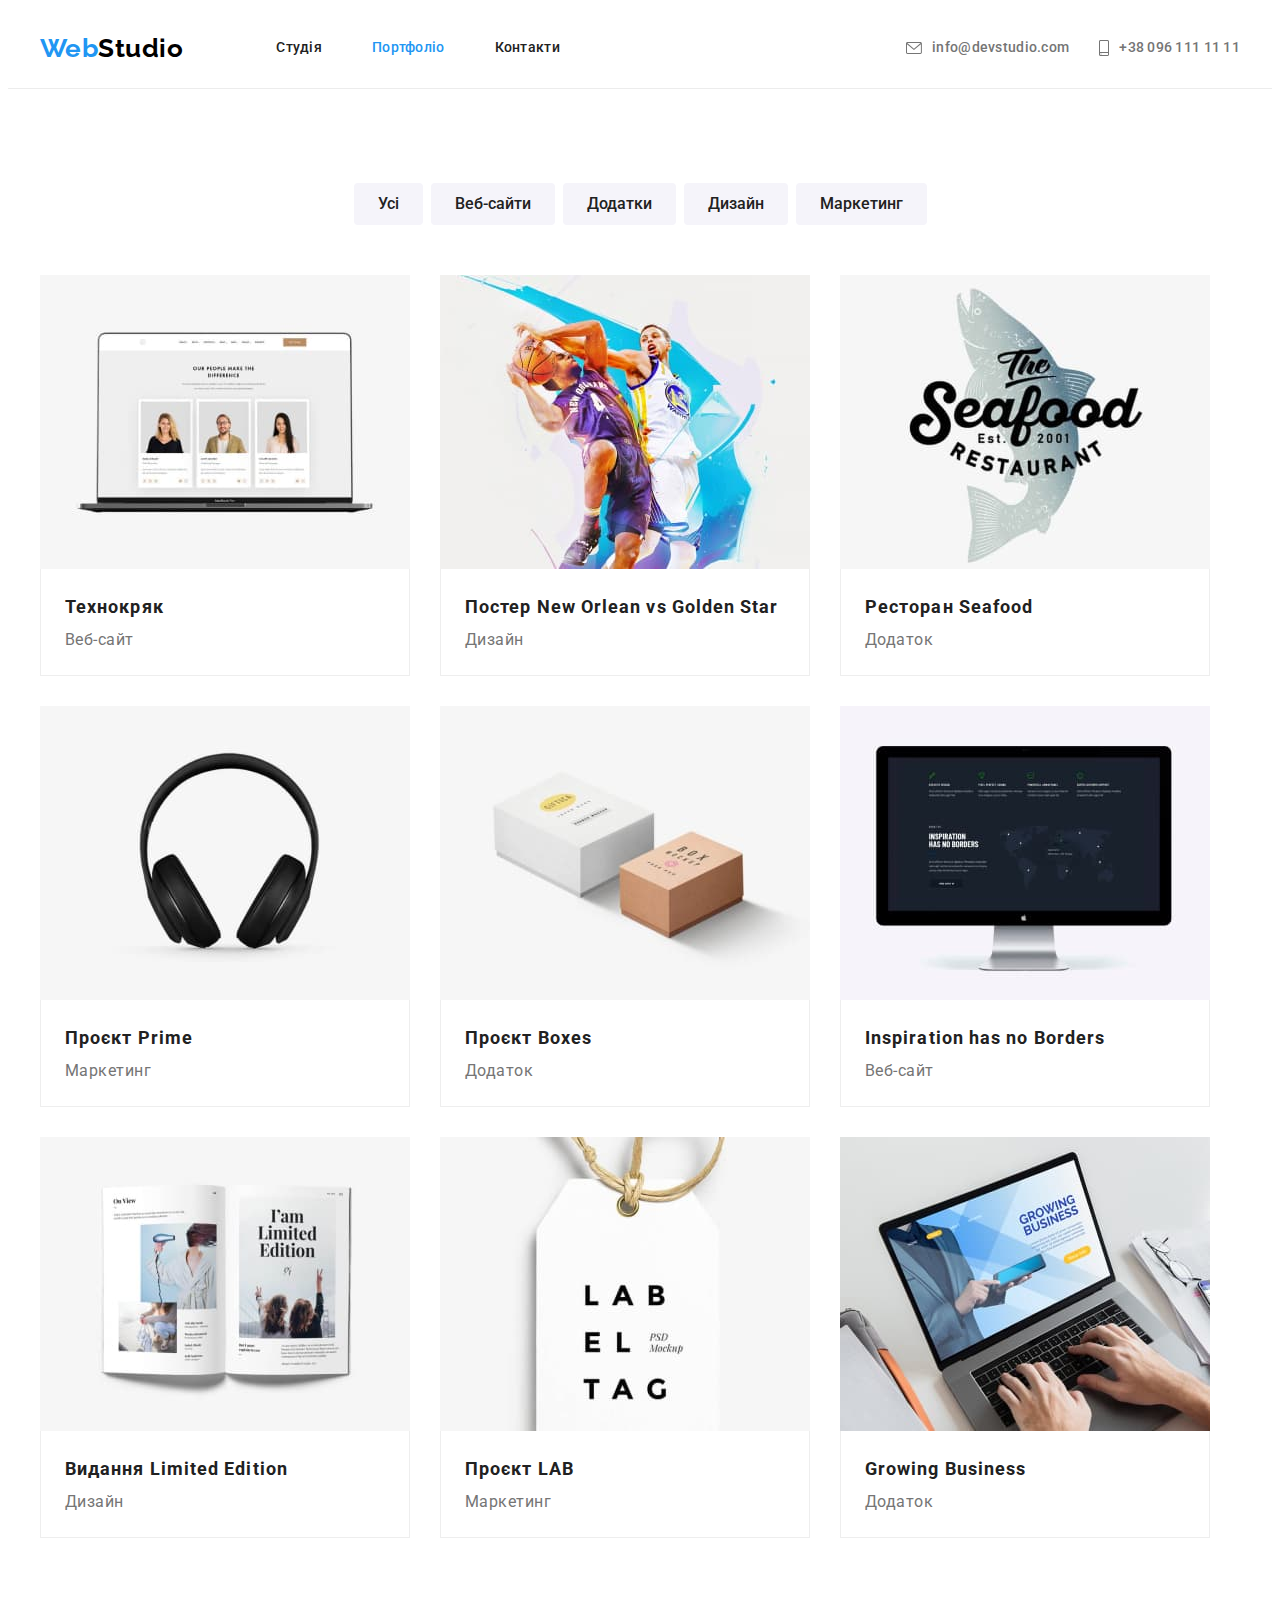
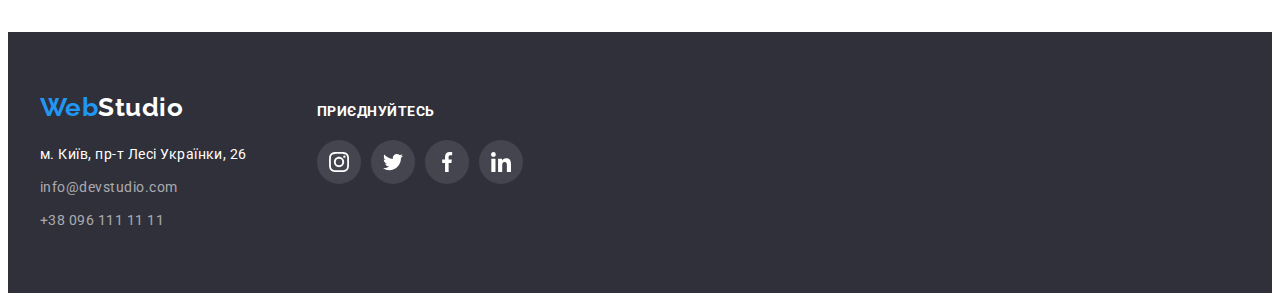
==== portfolio.html @ f2b845c2 "Added icons" ====
<!DOCTYPE html>
<html lang="uk">
  <head>
    <meta charset="UTF-8" />
    <meta http-equiv="X-UA-Compatible" content="IE=edge" />
    <meta name="viewport" content="width=device-width, initial-scale=1.0" />
    <title>WebStudio</title>
    <link
      href="https://fonts.googleapis.com/css2?family=Raleway:wght@700&family=Roboto:wght@400;500;700;900&display=swap"
      rel="stylesheet"
    />
    <link
      rel="stylesheet"
      href="https://cdnjs.cloudflare.com/ajax/libs/modern-normalize/1.1.0/modern-normalize.min.css"
      integrity="sha512-wpPYUAdjBVSE4KJnH1VR1HeZfpl1ub8YT/NKx4PuQ5NmX2tKuGu6U/JRp5y+Y8XG2tV+wKQpNHVUX03MfMFn9Q=="
      crossorigin="anonymous"
      referrerpolicy="no-referrer"
    />
    <link rel="stylesheet" href="./css/styles.css" />
  </head>
  <body>
    <!-- header -->

    <header class="header">
      <div class="container header-container">
        <a href="./index.html" class="logo" lang="en"> <span class="accent">Web</span>Studio</a>
        <nav>
          <ul class="nav-list">
            <li><a href="./index.html" class="nav-link">Студія</a></li>
            <li><a href="/" class="nav-link current">Портфоліо</a></li>
            <li><a href="#" class="nav-link">Контакти</a></li>
          </ul>
        </nav>
        <ul class="contact">
          <li>
            <a href="mailto:info@devstudio.com" class="contact-link">
              <svg class="contact-icon" width="16" height="12">
                <use href="./images/symbol-defs.svg#icon-envelope"></use>
              </svg>
              info@devstudio.com</a
            >
          </li>
          <li>
            <a href="tel:+380961111111" class="contact-link">
              <svg class="contact-icon" width="10" height="16">
                <use href="./images/symbol-defs.svg#icon-smartphone"></use>
              </svg>
              +38 096 111 11 11</a
            >
          </li>
        </ul>
      </div>
    </header>
    <main>
      <!-- portfolio buttons -->

      <section class="section">
        <div class="container">
          <h1 class="visually-hidden">Портфоліо</h1>
          <ul class="portfolio-list">
            <li><button type="button" class="portfolio-button">Усі</button></li>
            <li><button type="button" class="portfolio-button">Веб-сайти</button></li>
            <li><button type="button" class="portfolio-button">Додатки</button></li>
            <li><button type="button" class="portfolio-button">Дизайн</button></li>
            <li><button type="button" class="portfolio-button">Маркетинг</button></li>
          </ul>

          <!-- portfolio project cards -->

          <ul class="project-list">
            <li>
              <a href="#" class="project-link">
                <img src="./images/img-tekhnokryak.jpg" alt="ноутбук" width="370" />
                <div class="project-container">
                  <h2 class="project-title">Технокряк</h2>
                  <p class="project-text">Веб-сайт</p>
                </div>
              </a>
            </li>
            <li>
              <a href="#" class="project-link">
                <img
                  src="./images/img-new-orlean-vs-golden-star.jpg"
                  alt="баскетболісти"
                  width="370"
                />
                <div class="project-container">
                  <h2 class="project-title">Постер New Orlean vs Golden Star</h2>
                  <p class="project-text">Дизайн</p>
                </div>
              </a>
            </li>
            <li>
              <a href="#" class="project-link">
                <img
                  src="./images/img-restaurant-seafood.jpg"
                  alt="логотип ресторану"
                  width="370"
                />
                <div class="project-container">
                  <h2 class="project-title">Ресторан Seafood</h2>
                  <p class="project-text">Додаток</p>
                </div>
              </a>
            </li>
            <li>
              <a href="#" class="project-link">
                <img src="./images/img-project-prime.jpg" alt="навушники" width="370" />
                <div class="project-container">
                  <h2 class="project-title">Проєкт Prime</h2>
                  <p class="project-text">Маркетинг</p>
                </div>
              </a>
            </li>
            <li>
              <a href="#" class="project-link">
                <img src="./images/img-project-boxes.jpg" alt="дві коробки" width="370" />
                <div class="project-container">
                  <h2 class="project-title">Проєкт Boxes</h2>
                  <p class="project-text">Додаток</p>
                </div>
              </a>
            </li>
            <li>
              <a href="#" class="project-link">
                <img src="./images/img-inspiration-has-no-borders.jpg" alt="монітор" width="370" />
                <div class="project-container">
                  <h2 class="project-title">Inspiration has no Borders</h2>
                  <p class="project-text">Веб-сайт</p>
                </div>
              </a>
            </li>
            <li>
              <a href="#" class="project-link">
                <img src="./images/img-limited-edition.jpg" alt="розкритий журнал" width="370" />
                <div class="project-container">
                  <h2 class="project-title">Видання Limited Edition</h2>
                  <p class="project-text">Дизайн</p>
                </div>
              </a>
            </li>
            <li>
              <a href="#" class="project-link">
                <img src="./images/img-project-lab.jpg" alt="бірка з назвою проєкту" width="370" />
                <div class="project-container">
                  <h2 class="project-title">Проєкт LAB</h2>
                  <p class="project-text">Маркетинг</p>
                </div>
              </a>
            </li>
            <li>
              <a href="#" class="project-link">
                <img
                  src="./images/img-growing-business.jpg"
                  alt="руки людини на клавіатурі ноутбуку"
                  width="370"
                />
                <div class="project-container">
                  <h2 class="project-title">Growing Business</h2>
                  <p class="project-text">Додаток</p>
                </div>
              </a>
            </li>
          </ul>
        </div>
      </section>
    </main>

    <!-- footer -->

    <footer class="footer">
      <div class="container footer-container">
        <div class="footer-nav">
          <a href="/" class="footer-logo" lang="en"> <span class="accent">Web</span>Studio</a>
          <address>
            <ul class="footer-list">
              <li class="footer-item">
                <a
                  href="https://goo.gl/maps/69WywQQbBE9aWxEn9"
                  target="_blank"
                  rel="noreferrer noopener nofollow"
                  class="footer-address"
                >
                  м. Київ, пр-т Лесі Українки, 26
                </a>
              </li>
              <li class="footer-item">
                <a href="mailto:info@devstudio.com" class="footer-link">info@devstudio.com </a>
              </li>
              <li class="footer-item">
                <a href="tel:+380961111111" class="footer-link">+38 096 111 11 11 </a>
              </li>
            </ul>
          </address>
        </div>
        <div class="footer-socials">
          <p class="socials-text">Приєднуйтесь</p>

          <ul class="socials-wrap">
            <li>
              <a href="" class="socials-link">
                <svg class="socials-icon" width="20" height="20">
                  <use href="./images/symbol-defs.svg#icon-instagram"></use>
                </svg>
              </a>
            </li>
            <li>
              <a href="" class="socials-link">
                <svg class="socials-icon" width="20" height="20">
                  <use href="./images/symbol-defs.svg#icon-twitter"></use>
                </svg>
              </a>
            </li>
            <li>
              <a href="" class="socials-link">
                <svg class="socials-icon" width="20" height="20">
                  <use href="./images/symbol-defs.svg#icon-facebook"></use>
                </svg>
              </a>
            </li>
            <li>
              <a href="" class="socials-link">
                <svg class="socials-icon" width="20" height="20">
                  <use href="./images/symbol-defs.svg#icon-linkedin"></use>
                </svg>
              </a>
            </li>
          </ul>
        </div>
      </div>
    </footer>
  </body>
</html>
---- css/styles.css ----
:root {
  --primary-text-color: #757575;
  --title-text-color: #212121;
  --accent-color: #2196f3;
  --black-color: #000000;
  --primary-white-color: #ffffff;
  --second-background-color: #f5f4fa;
  --dark-background-color: #2f303a;
  --second-white-color: rgba(255, 255, 255, 0.6);
  --button-hover-color: #188ce8;
}

p,
h1,
h2,
h3,
h4,
h5,
h6 {
  margin: 0;
}

ul,
ol {
  list-style: none;
  margin: 0;
  padding-left: 0;
}

body {
  background-color: var(--primary-white-color);
  color: var(--primary-text-color);
  font-family: 'Roboto', sans-serif;
  letter-spacing: 0.03em;
}

.container {
  width: 1200px;
  padding-left: 15px;
  padding-right: 15px;
  margin: 0 auto;
  /* outline: 2px solid red; */
}

/* --------header-------- */

.header {
  border-bottom: 1px solid #ececec;
}

.header-container {
  display: flex;
  align-items: center;
}

.logo {
  color: var(--black-color);
  font-family: 'Raleway', sans-serif;
  font-weight: 700;
  font-size: 26px;
  line-height: 1.19;
  text-decoration: none;
  margin-right: 93px;
}

.accent {
  color: var(--accent-color);
}

.nav-list {
  display: flex;
  gap: 50px;
}

.nav-list .current {
  color: var(--accent-color);
}

.nav-link {
  display: block;
  color: var(--title-text-color);
  font-weight: 500;
  font-size: 14px;
  line-height: 1.14;
  letter-spacing: 0.02em;
  text-decoration: none;
  padding: 32px 0;
}

.nav-link:hover,
.nav-link:focus {
  color: var(--accent-color);
}

.contact {
  display: flex;
  margin-left: auto;
  gap: 30px;
  align-items: center;
}

.contact-link {
  display: flex;
  justify-content: center;
  align-items: center;
  color: var(--primary-text-color);
  font-weight: 500;
  font-size: 14px;
  line-height: 1.14;
  letter-spacing: 0.02em;
  text-decoration: none;
  padding: 32px 0;
}

.contact-icon {
  fill: var(--primary-text-color);
  margin-right: 10px;
}

.contact-link:hover svg,
.contact-link:focus svg {
  fill: var(--accent-color);
}

.contact-link:hover,
.contact-link:focus {
  color: var(--accent-color);
}

/* --------hero----------- */

.hero {
  max-width: 1600px;
  height: 600px;
  margin-right: auto;
  margin-left: auto;
  background-color: var(--dark-background-color);
  text-align: center;
  padding-top: 200px;
  padding-bottom: 200px;
  background-image: linear-gradient(to right, rgba(47, 48, 58, 0.4), rgba(47, 48, 58, 0.4)),
    url(../images/Img-hero.jpg);
  background-position: center;
  background-repeat: no-repeat;
  background-size: cover;
}

.hero-title {
  color: var(--primary-white-color);
  font-weight: 900;
  font-size: 44px;
  line-height: 1.36;
  text-align: center;
  letter-spacing: 0.06em;
  text-transform: uppercase;
  margin: 0 auto;
  margin-bottom: 30px;
  width: 696px;
}

.button {
  color: var(--primary-white-color);
  background-color: var(--accent-color);
  font-family: inherit;
  font-weight: 700;
  font-size: 16px;
  line-height: 1.88;
  border-color: transparent;
  border-radius: 4px;
  letter-spacing: 0.06em;
  cursor: pointer;
  padding: 10px 32px;
}

.button:hover,
.button:focus {
  background-color: var(--button-hover-color);
}

/* --------feature---------- */

.feature-section {
  padding-top: 94px;
  padding-bottom: 47px;
}

.visually-hidden {
  position: absolute;
  white-space: nowrap;
  width: 1px;
  height: 1px;
  overflow: hidden;
  border: 0;
  padding: 0;
  clip: rect(0 0 0 0);
  clip-path: inset(50%);
  margin: -1px;
}

.feature-list {
  display: flex;
  gap: 30px;
}

.feature-item {
  width: 270px;
}

.feature-container {
  display: flex;
  justify-content: center;
  align-items: center;
  height: 120px;
  background-color: var(--second-background-color);
  border-radius: 4px;
  margin-bottom: 33px;
}

.feature-icon {
  display: block;
  text-align: center;
}

.feature-title {
  color: var(--title-text-color);
  font-weight: 700;
  font-size: 14px;
  line-height: 1.14;
  text-transform: uppercase;
  margin-bottom: 10px;
}

.feature-text {
  font-size: 14px;
  line-height: 1.71;
}

/* ----------work------------ */

.work-section {
  padding-top: 47px;
  padding-bottom: 94px;
}
.section-title {
  color: var(--title-text-color);
  font-weight: 700;
  font-size: 36px;
  line-height: 1.16;
  text-align: center;
  margin-bottom: 50px;
}

.work-list {
  display: flex;
  gap: 30px;
}

.work-item {
  width: calc((100%-60px) / 3);
}

img {
  display: block;
  max-width: 100%;
}

/* -----------team----------- */

.section {
  padding-top: 94px;
  padding-bottom: 94px;
}
.team-list {
  display: flex;
  gap: 30px;
}

.team {
  background-color: var(--second-background-color);
}

.team-item {
  background-color: var(--primary-white-color);
  width: calc((100%-90px) / 4);
  box-shadow: 0px 1px 3px rgba(0, 0, 0, 0.12), 0px 1px 1px rgba(0, 0, 0, 0.14),
    0px 2px 1px rgba(0, 0, 0, 0.2);
  border-radius: 0px 0px 4px 4px;
}

.team-title {
  color: var(--title-text-color);
  font-weight: 500;
  font-size: 16px;
  line-height: 1.19;
  margin-bottom: 10px;
}

.team-text {
  font-size: 16px;
  line-height: 1.19;
}

.item-container {
  text-align: center;
  padding-top: 30px;
  padding-bottom: 30px;
}

.team-wrap {
  display: flex;
  justify-content: center;
  align-items: center;
  margin-top: 16px;
  gap: 10px;
}
.team-link {
  display: flex;
  justify-content: center;
  align-items: center;
  width: 44px;
  height: 44px;
}

.team-link:hover,
.team-link:focus {
  background-color: var(--accent-color);
  border-radius: 50%;
}

.team-link:hover svg,
.team-link:focus svg {
  fill: var(--primary-white-color);
}

.team-icon {
  fill: #afb1b8;
}

/* -----------clients------------ */

.clients-list {
  display: flex;
  gap: 30px;
}

.clients-item {
  background-color: var(--primary-white-color);
  width: calc((100%-150px) / 6);
}

.clients-link {
  display: flex;
  justify-content: center;
  align-items: center;
  height: 92px;
  border: 1px solid #afb1b8;
  border-radius: 4px;
}

.clients-icon {
  fill: #afb1b8;
}
.clients-link:focus,
.clients-link:hover {
  border: 1px solid var(--accent-color);
}

.clients-link:focus svg,
.clients-link:hover svg {
  fill: var(--accent-color);
}

/* -----------footer------------ */

.footer {
  background-color: var(--dark-background-color);
  padding-top: 60px;
  padding-bottom: 60px;
}

.footer-logo {
  display: block;
  color: var(--primary-white-color);
  font-family: Raleway, sans-serif;
  font-weight: 700;
  font-size: 26px;
  line-height: 1.19;
  text-decoration: none;
  margin-bottom: 20px;
}

.footer-address {
  color: var(--primary-white-color);
  font-style: normal;
  font-size: 14px;
  line-height: 1.71;
  text-decoration: none;
}

.footer-address:hover,
.footer-address:focus {
  color: var(--accent-color);
}

.footer-link {
  color: var(--second-white-color);
  font-style: normal;
  font-size: 14px;
  line-height: 1.71;
  text-decoration: none;
}

.footer-link:hover,
.footer-link:focus {
  color: var(--accent-color);
}

.footer-item:not(:last-child) {
  margin-bottom: 9px;
}

.footer-container {
  display: flex;
}

.socials-text {
  font-weight: 700;
  font-size: 14px;
  line-height: 1.14;
  text-transform: uppercase;

  color: var(--primary-white-color);
  margin-bottom: 20px;
  padding-top: 12px;
}

.footer-socials {
  margin-left: 70px;
}

.socials-wrap {
  display: flex;
}

.socials-link {
  display: flex;
  justify-content: center;
  align-items: center;
  width: 44px;
  height: 44px;
  background-color: rgba(255, 255, 255, 0.1);
  border-radius: 50%;
  margin-right: 10px;
}

.socials-link:hover,
.socials-link:focus {
  background-color: var(--accent-color);
}

.socials-icon {
  fill: var(--primary-white-color);
}

/* ------------ portfolio ------------- */

.portfolio-list {
  display: flex;
  justify-content: center;
  gap: 8px;
  margin-bottom: 50px;
}

.portfolio-button {
  color: var(--title-text-color);
  background-color: var(--second-background-color);
  font-family: inherit;
  font-weight: 500;
  font-size: 16px;
  line-height: 1.62;
  border-color: transparent;
  border-radius: 4px;
  cursor: pointer;
  padding: 6px 22px;
  min-width: 73;
}

.portfolio-button:hover,
.portfolio-button:focus {
  color: var(--primary-white-color);
  background-color: var(--accent-color);
}

.project-list {
  display: flex;
  flex-wrap: wrap;
  gap: 30px;
}

.project-link {
  text-decoration: none;
  color: inherit;
  width: calc((100%-60px) / 3);
}

.project-container {
  padding: 20px 24px;
  border-right: 1px solid #eeeeee;
  border-bottom: 1px solid #eeeeee;
  border-left: 1px solid #eeeeee;
}

.project-title {
  color: var(--title-text-color);
  font-weight: 700;
  font-size: 18px;
  line-height: 2;
  letter-spacing: 0.06em;
}

.project-text {
  font-size: 16px;
  line-height: 1.88;
}
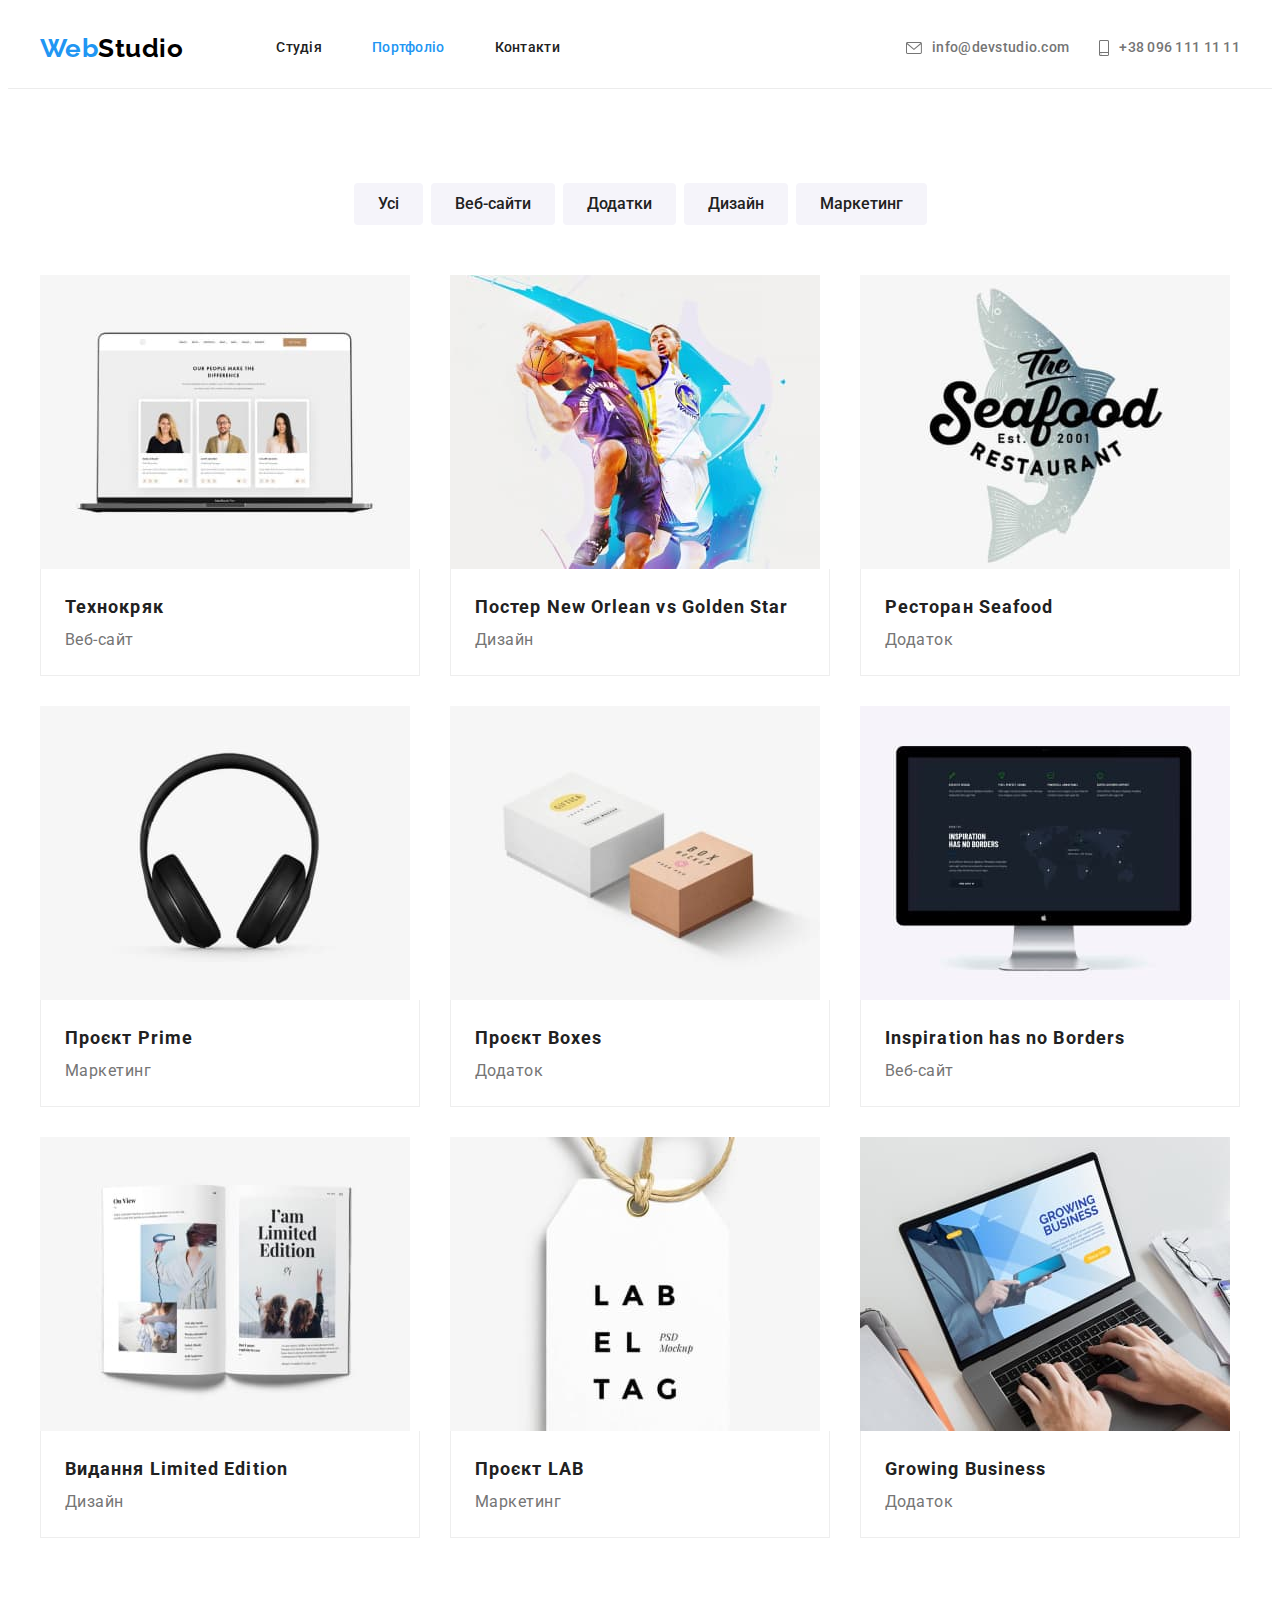
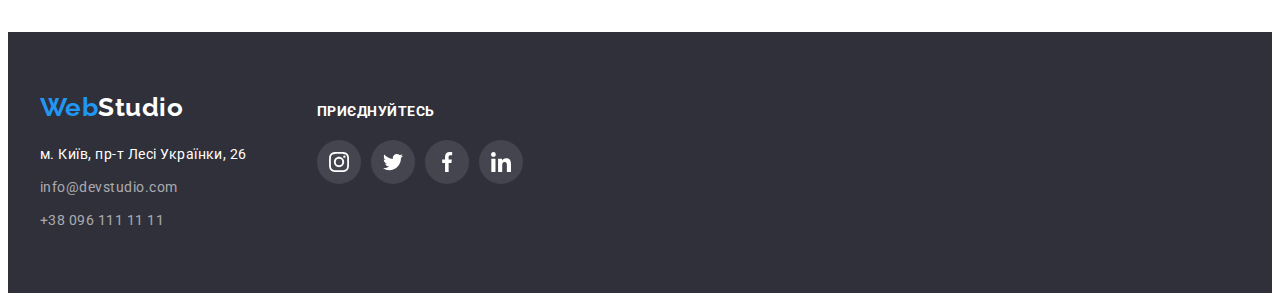
==== commit a711abb0: "Added  box-shadow" ====
--- a/portfolio.html
+++ b/portfolio.html
@@ -68,7 +68,7 @@
           <!-- portfolio project cards -->
 
           <ul class="project-list">
-            <li>
+            <li class="project-item">
               <a href="#" class="project-link">
                 <img src="./images/img-tekhnokryak.jpg" alt="ноутбук" width="370" />
                 <div class="project-container">
@@ -77,7 +77,7 @@
                 </div>
               </a>
             </li>
-            <li>
+            <li class="project-item">
               <a href="#" class="project-link">
                 <img
                   src="./images/img-new-orlean-vs-golden-star.jpg"
@@ -90,7 +90,7 @@
                 </div>
               </a>
             </li>
-            <li>
+            <li class="project-item">
               <a href="#" class="project-link">
                 <img
                   src="./images/img-restaurant-seafood.jpg"
@@ -103,7 +103,7 @@
                 </div>
               </a>
             </li>
-            <li>
+            <li class="project-item">
               <a href="#" class="project-link">
                 <img src="./images/img-project-prime.jpg" alt="навушники" width="370" />
                 <div class="project-container">
@@ -112,7 +112,7 @@
                 </div>
               </a>
             </li>
-            <li>
+            <li class="project-item">
               <a href="#" class="project-link">
                 <img src="./images/img-project-boxes.jpg" alt="дві коробки" width="370" />
                 <div class="project-container">
@@ -121,7 +121,7 @@
                 </div>
               </a>
             </li>
-            <li>
+            <li class="project-item">
               <a href="#" class="project-link">
                 <img src="./images/img-inspiration-has-no-borders.jpg" alt="монітор" width="370" />
                 <div class="project-container">
@@ -130,7 +130,7 @@
                 </div>
               </a>
             </li>
-            <li>
+            <li class="project-item">
               <a href="#" class="project-link">
                 <img src="./images/img-limited-edition.jpg" alt="розкритий журнал" width="370" />
                 <div class="project-container">
@@ -139,7 +139,7 @@
                 </div>
               </a>
             </li>
-            <li>
+            <li class="project-item">
               <a href="#" class="project-link">
                 <img src="./images/img-project-lab.jpg" alt="бірка з назвою проєкту" width="370" />
                 <div class="project-container">
@@ -148,7 +148,7 @@
                 </div>
               </a>
             </li>
-            <li>
+            <li class="project-item">
               <a href="#" class="project-link">
                 <img
                   src="./images/img-growing-business.jpg"
--- a/css/styles.css
+++ b/css/styles.css
@@ -8,6 +8,7 @@
   --dark-background-color: #2f303a;
   --second-white-color: rgba(255, 255, 255, 0.6);
   --button-hover-color: #188ce8;
+  --hero-background-color: #c4c4c4;
 }
 
 p,
@@ -131,10 +132,9 @@
 
 .hero {
   max-width: 1600px;
-  height: 600px;
   margin-right: auto;
   margin-left: auto;
-  background-color: var(--dark-background-color);
+  background-color: var(--hero-background-color);
   text-align: center;
   padding-top: 200px;
   padding-bottom: 200px;
@@ -170,6 +170,7 @@
   letter-spacing: 0.06em;
   cursor: pointer;
   padding: 10px 32px;
+  filter: drop-shadow(0px 4px 4px rgba(0, 0, 0, 0.25)) drop-shadow(0px 4px 4px rgba(0, 0, 0, 0.25));
 }
 
 .button:hover,
@@ -319,12 +320,12 @@
   align-items: center;
   width: 44px;
   height: 44px;
+  border-radius: 50%;
 }
 
 .team-link:hover,
 .team-link:focus {
   background-color: var(--accent-color);
-  border-radius: 50%;
 }
 
 .team-link:hover svg,
@@ -362,7 +363,7 @@
 }
 .clients-link:focus,
 .clients-link:hover {
-  border: 1px solid var(--accent-color);
+  border-color: var(--accent-color);
 }
 
 .clients-link:focus svg,
@@ -489,6 +490,8 @@
 .portfolio-button:focus {
   color: var(--primary-white-color);
   background-color: var(--accent-color);
+  box-shadow: 0px 3px 1px rgba(0, 0, 0, 0.1), 0px 1px 2px rgba(0, 0, 0, 0.08),
+    0px 2px 2px rgba(0, 0, 0, 0.12);
 }
 
 .project-list {
@@ -497,10 +500,19 @@
   gap: 30px;
 }
 
+.project-item {
+  width: calc((100% - 60px) / 3);
+}
+
+.project-item:hover,
+.project-item:focus {
+  box-shadow: 0px 1px 1px rgba(0, 0, 0, 0.12), 0px 4px 4px rgba(0, 0, 0, 0.06),
+    1px 4px 6px rgba(0, 0, 0, 0.16);
+}
+
 .project-link {
   text-decoration: none;
   color: inherit;
-  width: calc((100%-60px) / 3);
 }
 
 .project-container {
